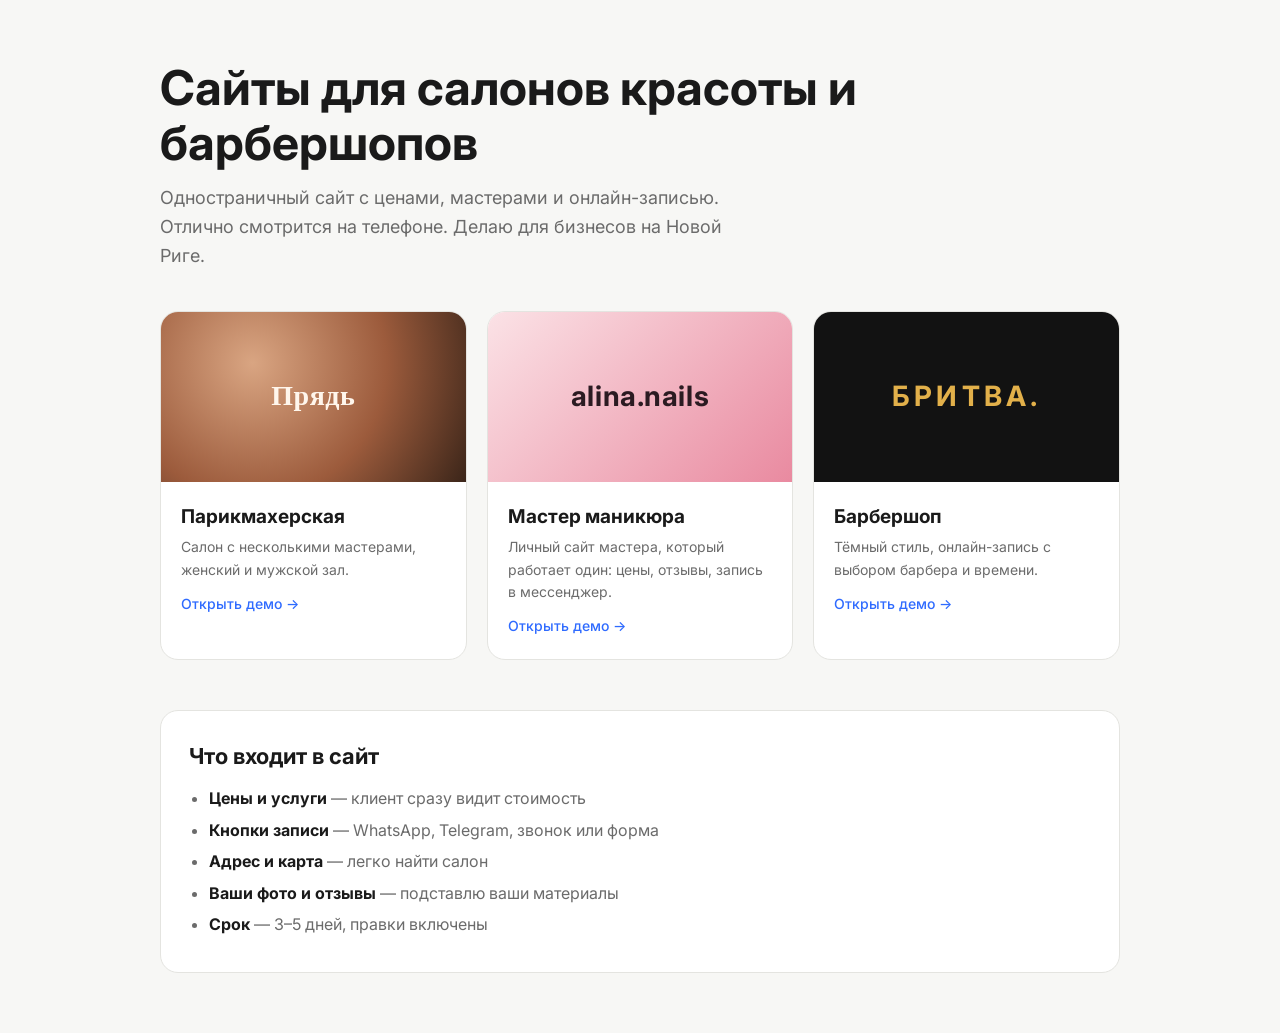
==== index.html @ 15b432c8 "Add files via upload" ====
<!doctype html>
<html lang="ru">
<head>
<meta charset="utf-8">
<meta name="viewport" content="width=device-width, initial-scale=1">
<title>Сайты для салонов — портфолио</title>
<meta name="description" content="Одностраничные сайты для парикмахерских, мастеров маникюра и барбершопов на Новой Риге.">
<link rel="preconnect" href="https://fonts.googleapis.com">
<link href="https://fonts.googleapis.com/css2?family=Inter:wght@400;500;700&display=swap" rel="stylesheet">
<style>
:root{--bg:#f7f7f5;--ink:#1a1a1a;--muted:#6b6b6b;--line:#e4e4e0;--accent:#2f6bff}
*{box-sizing:border-box;margin:0;padding:0}
body{background:var(--bg);color:var(--ink);font:16px/1.6 Inter,system-ui,sans-serif}
.wrap{max-width:1000px;margin:0 auto;padding:60px 20px}
h1{font-size:clamp(32px,5vw,48px);line-height:1.15;margin-bottom:14px}
.lead{color:var(--muted);font-size:18px;max-width:600px;margin-bottom:40px}
.grid{display:grid;grid-template-columns:repeat(auto-fit,minmax(280px,1fr));gap:20px}
.card{background:#fff;border:1px solid var(--line);border-radius:18px;overflow:hidden;text-decoration:none;color:inherit;transition:.2s}
.card:hover{transform:translateY(-4px);box-shadow:0 14px 30px rgba(0,0,0,.08)}
.prev{height:170px;display:grid;place-items:center;font-size:28px;font-weight:700;letter-spacing:.02em}
.card .body{padding:20px}
.card h2{font-size:19px;margin-bottom:4px}
.card p{color:var(--muted);font-size:14px}
.open{display:inline-block;margin-top:12px;color:var(--accent);font-weight:500;font-size:14px}
.box{margin-top:50px;background:#fff;border:1px solid var(--line);border-radius:18px;padding:28px}
.box h2{font-size:22px;margin-bottom:12px}
.box ul{padding-left:20px;color:var(--muted)}
.box li{margin:6px 0}
.box b{color:var(--ink)}
</style>
</head>
<body>
<div class="wrap">
  <h1>Сайты для салонов красоты и барбершопов</h1>
  <p class="lead">Одностраничный сайт с ценами, мастерами и онлайн-записью. Отлично смотрится на телефоне. Делаю для бизнесов на Новой Риге.</p>

  <div class="grid">
    <a class="card" href="demo-parikmaherskaya/">
      <div class="prev" style="background:radial-gradient(circle at 30% 30%,#d9a582,#9c5b3c 55%,#3b2519);color:#fff6ec;font-family:Georgia,serif">Прядь</div>
      <div class="body"><h2>Парикмахерская</h2><p>Салон с несколькими мастерами, женский и мужской зал.</p><span class="open">Открыть демо →</span></div>
    </a>
    <a class="card" href="demo-manikyur/">
      <div class="prev" style="background:linear-gradient(135deg,#fbe2e6,#e98aa0);color:#2b1b22">alina.nails</div>
      <div class="body"><h2>Мастер маникюра</h2><p>Личный сайт мастера, который работает один: цены, отзывы, запись в мессенджер.</p><span class="open">Открыть демо →</span></div>
    </a>
    <a class="card" href="demo-barbershop/">
      <div class="prev" style="background:#121212;color:#e2b04a;letter-spacing:.15em">БРИТВА.</div>
      <div class="body"><h2>Барбершоп</h2><p>Тёмный стиль, онлайн-запись с выбором барбера и времени.</p><span class="open">Открыть демо →</span></div>
    </a>
  </div>

  <div class="box">
    <h2>Что входит в сайт</h2>
    <ul>
      <li><b>Цены и услуги</b> — клиент сразу видит стоимость</li>
      <li><b>Кнопки записи</b> — WhatsApp, Telegram, звонок или форма</li>
      <li><b>Адрес и карта</b> — легко найти салон</li>
      <li><b>Ваши фото и отзывы</b> — подставлю ваши материалы</li>
      <li><b>Срок</b> — 3–5 дней, правки включены</li>
    </ul>
  </div>
</div>
</body>
</html>
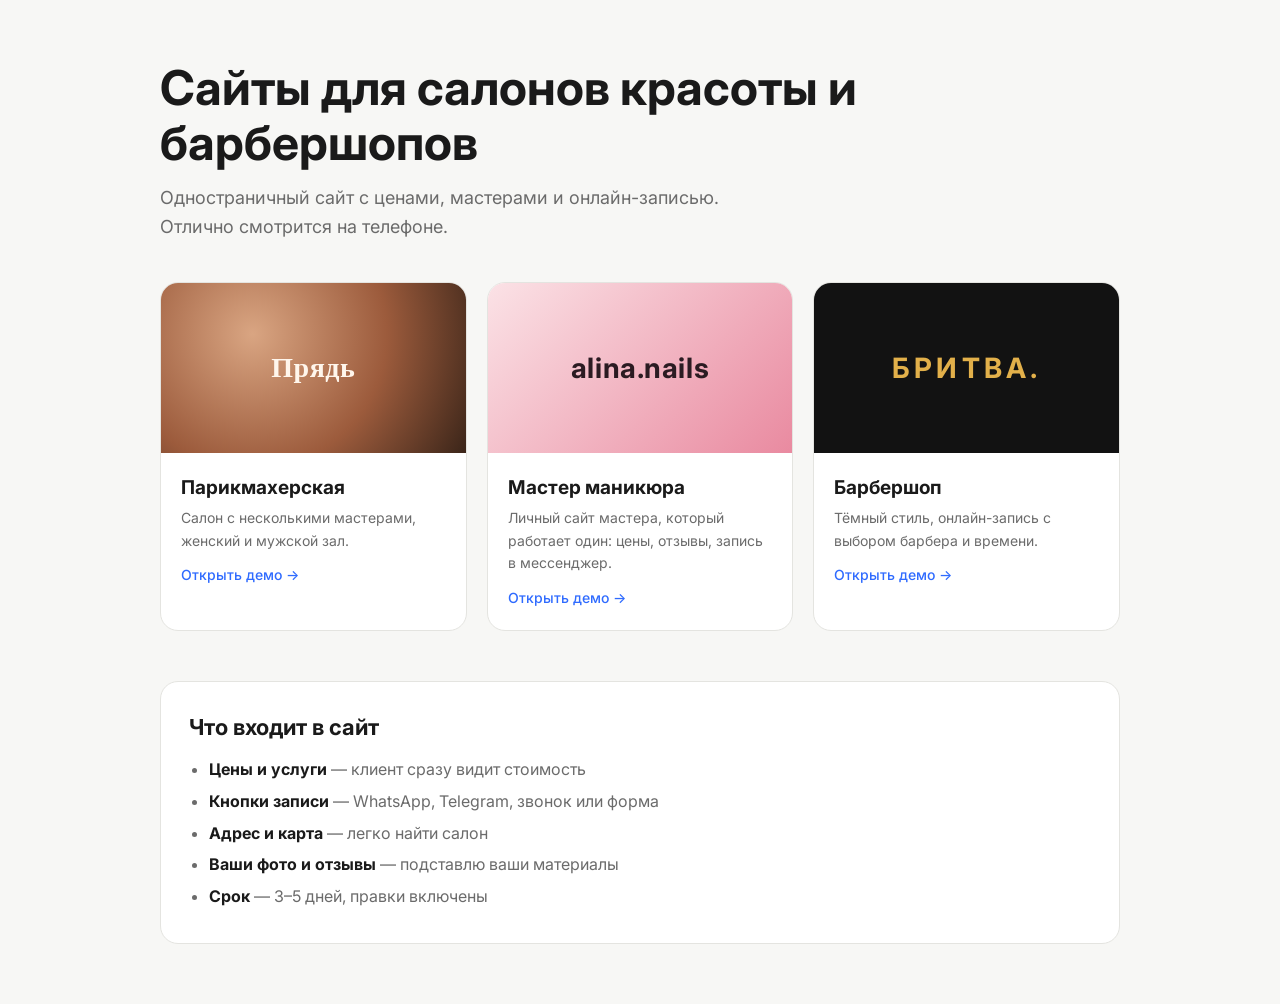
==== commit 1e6826af: "Add files via upload" ====
--- a/index.html
+++ b/index.html
@@ -4,7 +4,7 @@
 <meta charset="utf-8">
 <meta name="viewport" content="width=device-width, initial-scale=1">
 <title>Сайты для салонов — портфолио</title>
-<meta name="description" content="Одностраничные сайты для парикмахерских, мастеров маникюра и барбершопов на Новой Риге.">
+<meta name="description" content="Одностраничные сайты для парикмахерских, мастеров маникюра и барбершопов.">
 <link rel="preconnect" href="https://fonts.googleapis.com">
 <link href="https://fonts.googleapis.com/css2?family=Inter:wght@400;500;700&display=swap" rel="stylesheet">
 <style>
@@ -32,7 +32,7 @@
 <body>
 <div class="wrap">
   <h1>Сайты для салонов красоты и барбершопов</h1>
-  <p class="lead">Одностраничный сайт с ценами, мастерами и онлайн-записью. Отлично смотрится на телефоне. Делаю для бизнесов на Новой Риге.</p>
+  <p class="lead">Одностраничный сайт с ценами, мастерами и онлайн-записью. Отлично смотрится на телефоне.</p>
 
   <div class="grid">
     <a class="card" href="demo-parikmaherskaya/">
